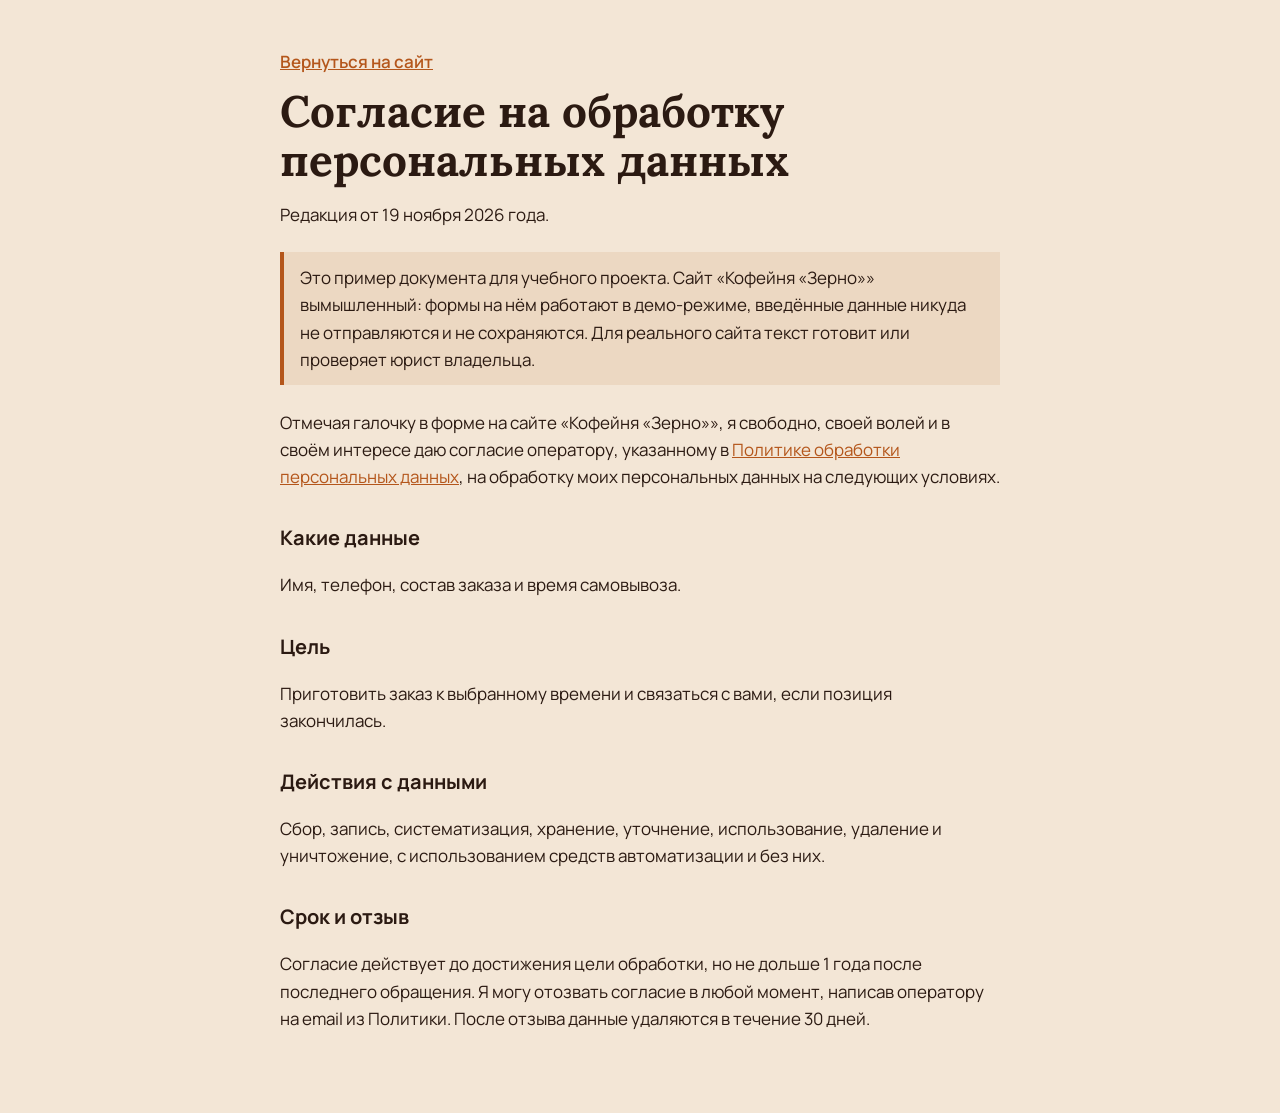
==== consent.html @ 650d0c18 "Self-host fonts, add consent and privacy pages Drop Google Fonts: woff2 files (OFL) now ship with th" ====
<!doctype html>
<html lang="ru"><head><meta charset="utf-8"><meta name="viewport" content="width=device-width,initial-scale=1">
<title>Согласие на обработку персональных данных — Кофейня «Зерно»</title><meta name="robots" content="noindex">
<link rel="stylesheet" href="fonts/fonts.css">
<style>
:root{--bg:#F3E6D6;--ink:#2B1A12;--acc:#B4561B}
*{box-sizing:border-box}
body{margin:0;background:var(--bg);color:var(--ink);font:17px/1.6 Manrope,system-ui,sans-serif}
main{max-width:760px;margin:0 auto;padding:48px 20px 64px}
a{color:var(--acc)} a:focus-visible{outline:3px solid var(--acc);outline-offset:3px}
h1{font-family:'Lora',serif;font-size:clamp(30px,6vw,44px);line-height:1.1;margin:12px 0 8px}
h2{font-size:20px;margin:32px 0 6px}
.note{border-left:4px solid var(--acc);padding:12px 16px;margin:24px 0;background:color-mix(in srgb,var(--acc) 10%,transparent)}
.back{font-weight:600}
</style></head><body><main>
<a class="back" href="./">Вернуться на сайт</a>
<h1>Согласие на обработку персональных данных</h1>
<p>Редакция от 19 ноября 2026 года.</p>
<p class="note">Это пример документа для учебного проекта. Сайт «Кофейня «Зерно»» вымышленный: формы на нём работают в демо-режиме, введённые данные никуда не отправляются и не сохраняются. Для реального сайта текст готовит или проверяет юрист владельца.</p>

<p>Отмечая галочку в форме на сайте «Кофейня «Зерно»», я свободно, своей волей и в своём интересе даю согласие оператору, указанному в <a href="privacy.html">Политике обработки персональных данных</a>, на обработку моих персональных данных на следующих условиях.</p>
<h2>Какие данные</h2>
<p>Имя, телефон, состав заказа и время самовывоза.</p>
<h2>Цель</h2>
<p>Приготовить заказ к выбранному времени и связаться с вами, если позиция закончилась.</p>
<h2>Действия с данными</h2>
<p>Сбор, запись, систематизация, хранение, уточнение, использование, удаление и уничтожение, с использованием средств автоматизации и без них.</p>
<h2>Срок и отзыв</h2>
<p>Согласие действует до достижения цели обработки, но не дольше 1 года после последнего обращения. Я могу отозвать согласие в любой момент, написав оператору на email из Политики. После отзыва данные удаляются в течение 30 дней.</p>
</main></body></html>
---- fonts/fonts.css ----
/* Self-hosted fonts (SIL Open Font License 1.1), files from @fontsource-variable 5.3.0 */

/* lora-cyrillic-wght-normal */
@font-face {
  font-family: 'Lora';
  font-style: normal;
  font-display: swap;
  font-weight: 400 700;
  src: url(./lora-cyrillic-wght-normal.woff2) format('woff2-variations');
  unicode-range: U+0301,U+0400-045F,U+0490-0491,U+04B0-04B1,U+2116;
}

/* lora-latin-wght-normal */
@font-face {
  font-family: 'Lora';
  font-style: normal;
  font-display: swap;
  font-weight: 400 700;
  src: url(./lora-latin-wght-normal.woff2) format('woff2-variations');
  unicode-range: U+0000-00FF,U+0131,U+0152-0153,U+02BB-02BC,U+02C6,U+02DA,U+02DC,U+0304,U+0308,U+0329,U+2000-206F,U+20AC,U+2122,U+2191,U+2193,U+2212,U+2215,U+FEFF,U+FFFD;
}

/* manrope-cyrillic-wght-normal */
@font-face {
  font-family: 'Manrope';
  font-style: normal;
  font-display: swap;
  font-weight: 200 800;
  src: url(./manrope-cyrillic-wght-normal.woff2) format('woff2-variations');
  unicode-range: U+0301,U+0400-045F,U+0490-0491,U+04B0-04B1,U+2116;
}

/* manrope-latin-wght-normal */
@font-face {
  font-family: 'Manrope';
  font-style: normal;
  font-display: swap;
  font-weight: 200 800;
  src: url(./manrope-latin-wght-normal.woff2) format('woff2-variations');
  unicode-range: U+0000-00FF,U+0131,U+0152-0153,U+02BB-02BC,U+02C6,U+02DA,U+02DC,U+0304,U+0308,U+0329,U+2000-206F,U+20AC,U+2122,U+2191,U+2193,U+2212,U+2215,U+FEFF,U+FFFD;
}
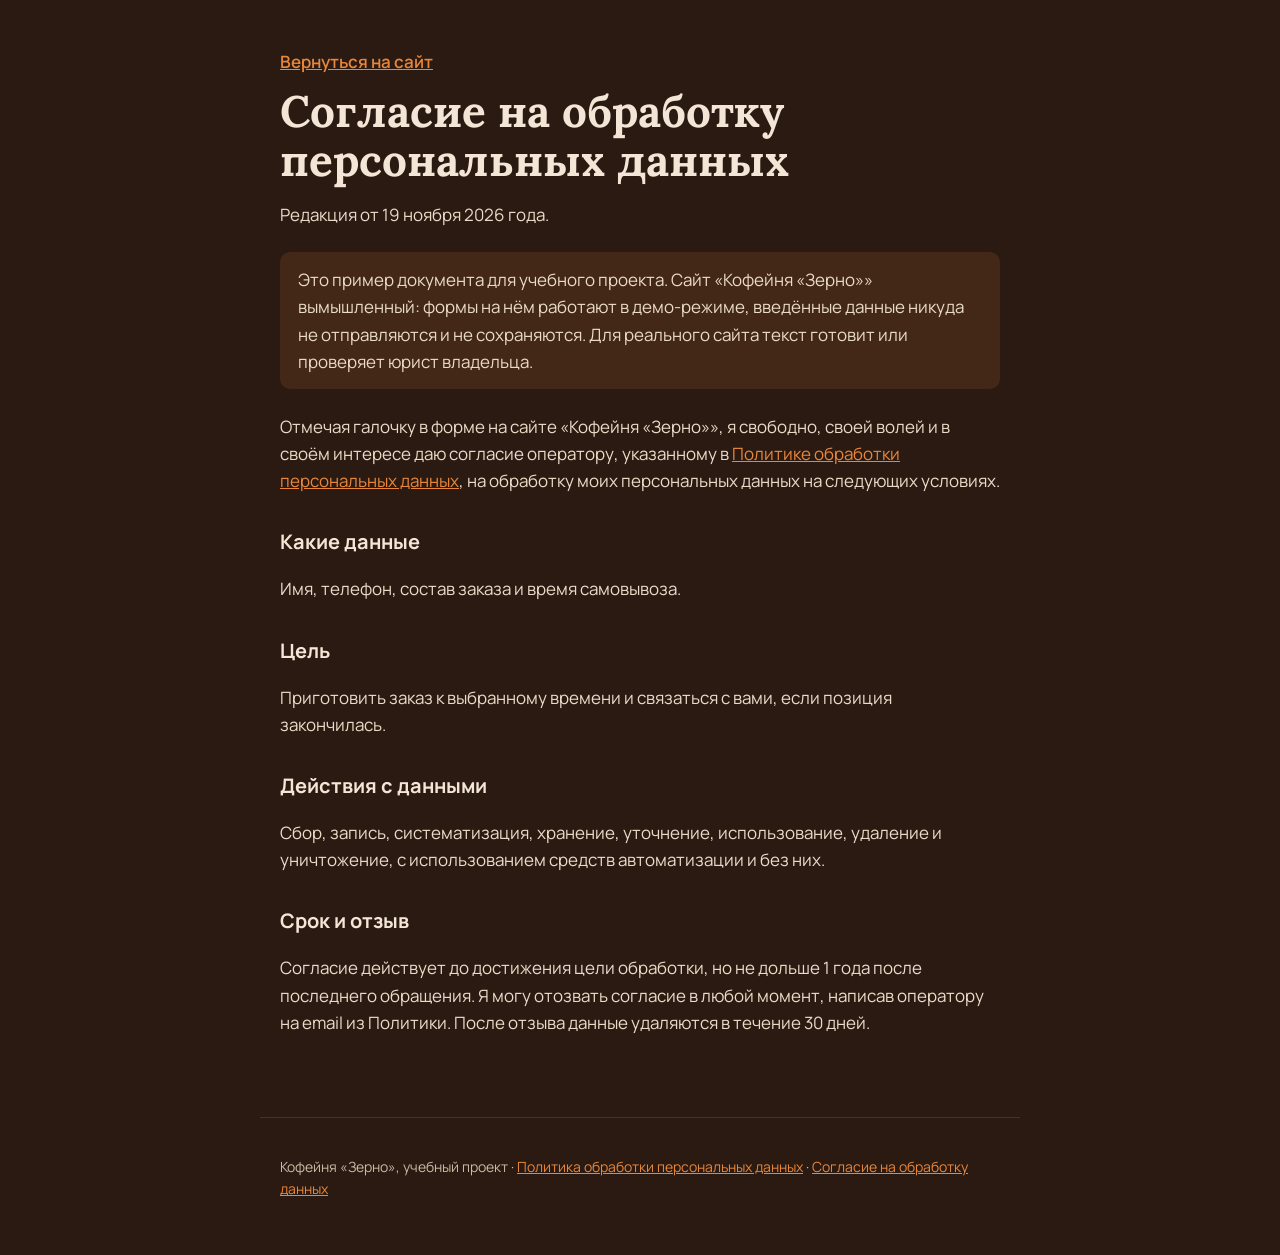
==== commit e961e03d: "Fix contrast, spacing and accent borders; tighten policy wording Design detector findings fixed (con" ====
--- a/consent.html
+++ b/consent.html
@@ -3,15 +3,16 @@
 <title>Согласие на обработку персональных данных — Кофейня «Зерно»</title><meta name="robots" content="noindex">
 <link rel="stylesheet" href="fonts/fonts.css">
 <style>
-:root{--bg:#F3E6D6;--ink:#2B1A12;--acc:#B4561B}
+:root{--bg:#2B1A12;--ink:#EADBC8;--head:#F3E6D6;--acc:#E8873A;--muted:#CBB9A3;--line:#4A2F22}
 *{box-sizing:border-box}
 body{margin:0;background:var(--bg);color:var(--ink);font:17px/1.6 Manrope,system-ui,sans-serif}
 main{max-width:760px;margin:0 auto;padding:48px 20px 64px}
 a{color:var(--acc)} a:focus-visible{outline:3px solid var(--acc);outline-offset:3px}
-h1{font-family:'Lora',serif;font-size:clamp(30px,6vw,44px);line-height:1.1;margin:12px 0 8px}
-h2{font-size:20px;margin:32px 0 6px}
-.note{border-left:4px solid var(--acc);padding:12px 16px;margin:24px 0;background:color-mix(in srgb,var(--acc) 10%,transparent)}
+h1{color:var(--head);font-family:'Lora',serif;font-size:clamp(30px,6vw,44px);line-height:1.1;margin:12px 0 8px}
+h2{color:var(--head);font-size:20px;margin:32px 0 6px}
+.note{padding:14px 18px;margin:24px 0;border-radius:10px;background:color-mix(in srgb,var(--acc) 12%,transparent)}
 .back{font-weight:600}
+footer{max-width:760px;margin:0 auto;padding:24px 20px 40px;border-top:1px solid var(--line);color:var(--muted);font-size:14px}
 </style></head><body><main>
 <a class="back" href="./">Вернуться на сайт</a>
 <h1>Согласие на обработку персональных данных</h1>
@@ -27,4 +28,6 @@
 <p>Сбор, запись, систематизация, хранение, уточнение, использование, удаление и уничтожение, с использованием средств автоматизации и без них.</p>
 <h2>Срок и отзыв</h2>
 <p>Согласие действует до достижения цели обработки, но не дольше 1 года после последнего обращения. Я могу отозвать согласие в любой момент, написав оператору на email из Политики. После отзыва данные удаляются в течение 30 дней.</p>
-</main></body></html>
+</main>
+<footer><p>Кофейня «Зерно», учебный проект · <a href="privacy.html">Политика обработки персональных данных</a> · <a href="consent.html">Согласие на обработку данных</a></p></footer>
+</body></html>
